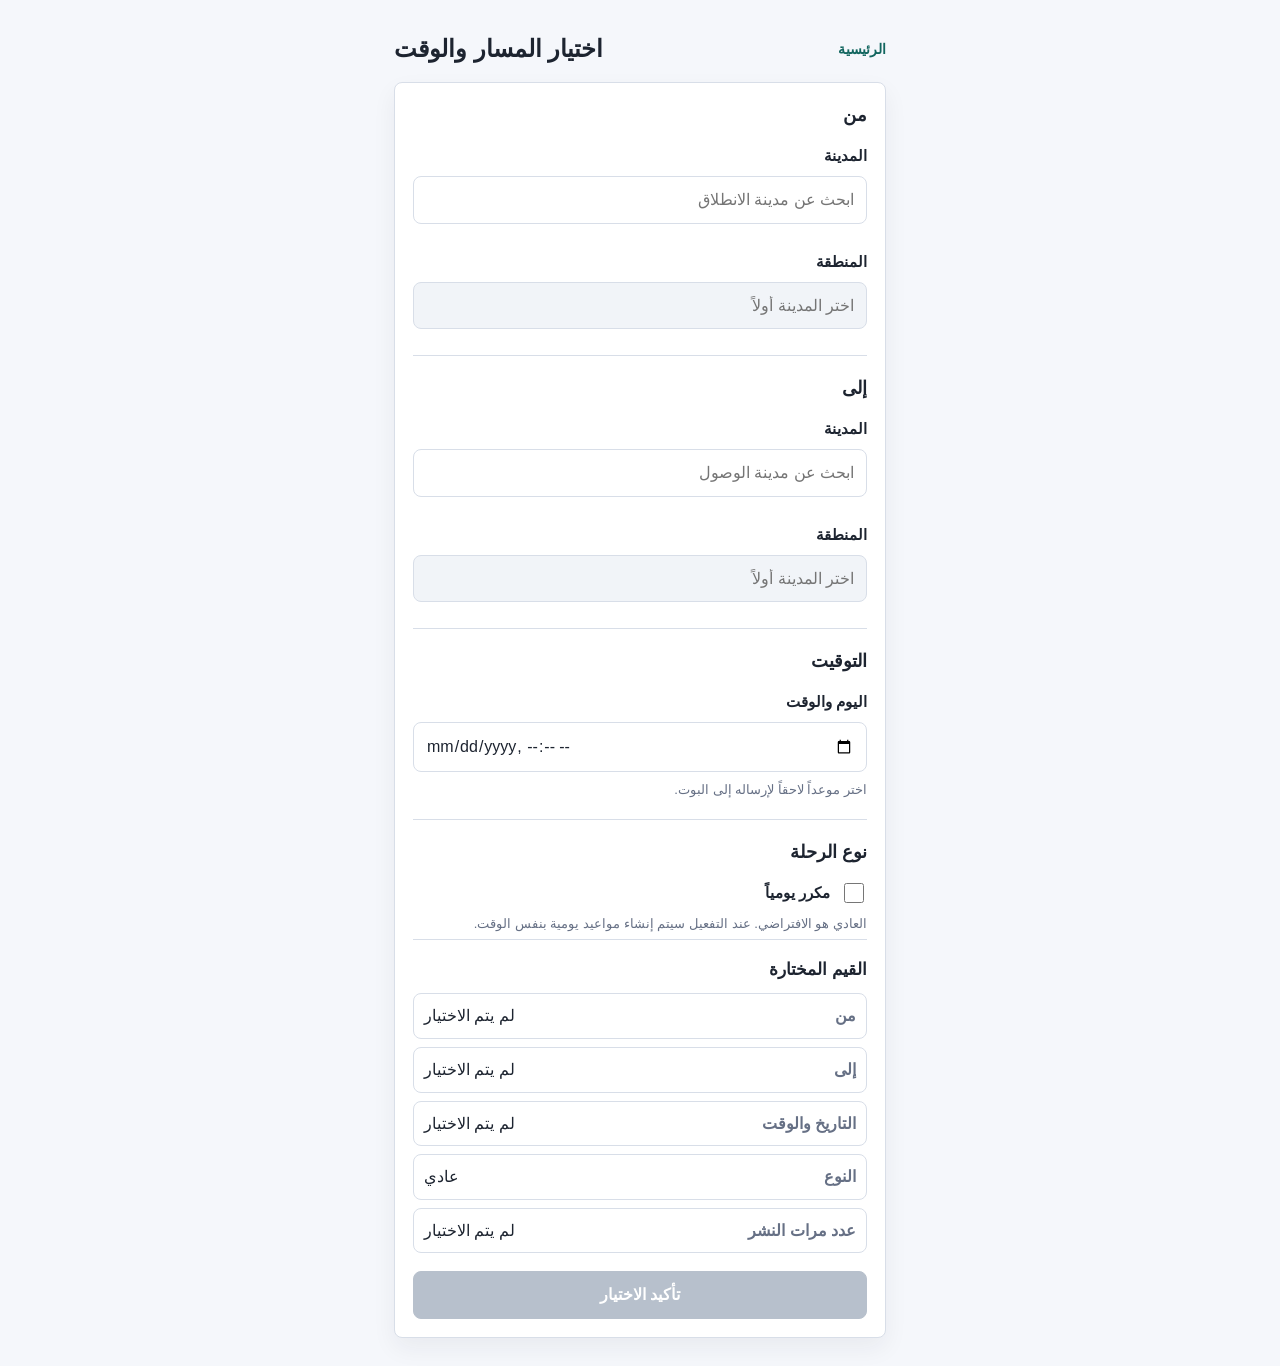
==== ride.html @ 7ab43bca "Simpler UI/UX" ====
<!doctype html>
<html lang="ar" dir="rtl">
<head>
  <meta charset="utf-8">
  <meta name="viewport" content="width=device-width, initial-scale=1">
  <script src="https://telegram.org/js/telegram-web-app.js"></script>
  <title>اختيار المسار والوقت</title>
  <link rel="stylesheet" href="style.css">
</head>
<body>
  <main class="app-shell ride-page">
    <header class="page-header">
      <a class="back-link" href="index.html">الرئيسية</a>
      <h1>اختيار المسار والوقت</h1>
    </header>

    <section class="panel">
      <p id="loadError" class="notice error" hidden>تعذر تحميل بيانات المناطق.</p>
      <p id="routeError" class="notice error" hidden>لا يمكن أن تكون منطقة الانطلاق والوصول نفسها.</p>

      <section class="field-section" aria-labelledby="fromHeading">
        <h2 id="fromHeading">من</h2>
        <div class="field-group">
          <label for="fromCitySearch">المدينة</label>
          <input id="fromCitySearch" type="search" autocomplete="off" placeholder="ابحث عن مدينة الانطلاق">
          <div id="fromCityList" class="option-list city-options" role="listbox" aria-label="نتائج مدن الانطلاق"></div>
        </div>

        <div class="field-group">
          <label for="fromAreaSearch">المنطقة</label>
          <input id="fromAreaSearch" type="search" autocomplete="off" placeholder="اختر المدينة أولاً" disabled>
          <div id="fromAreaList" class="option-list area-options" role="listbox" aria-label="نتائج مناطق الانطلاق"></div>
        </div>
      </section>

      <section class="field-section" aria-labelledby="toHeading">
        <h2 id="toHeading">إلى</h2>
        <div class="field-group">
          <label for="toCitySearch">المدينة</label>
          <input id="toCitySearch" type="search" autocomplete="off" placeholder="ابحث عن مدينة الوصول">
          <div id="toCityList" class="option-list city-options" role="listbox" aria-label="نتائج مدن الوصول"></div>
        </div>

        <div class="field-group">
          <label for="toAreaSearch">المنطقة</label>
          <input id="toAreaSearch" type="search" autocomplete="off" placeholder="اختر المدينة أولاً" disabled>
          <div id="toAreaList" class="option-list area-options" role="listbox" aria-label="نتائج مناطق الوصول"></div>
        </div>
      </section>

      <section class="field-section" aria-labelledby="timeHeading">
        <h2 id="timeHeading">التوقيت</h2>
        <div class="field-group">
          <label for="dateTimeInput">اليوم والوقت</label>
          <input id="dateTimeInput" type="datetime-local" autocomplete="off">
          <p class="field-hint">اختر موعداً لاحقاً لإرساله إلى البوت.</p>
        </div>
      </section>

      <section class="field-section" aria-labelledby="repeatHeading">
        <h2 id="repeatHeading">نوع الرحلة</h2>
        <label class="checkbox-field" for="recurringCheckbox">
          <input id="recurringCheckbox" type="checkbox">
          <span>مكرر يومياً</span>
        </label>
        <p class="field-hint">العادي هو الافتراضي. عند التفعيل سيتم إنشاء مواعيد يومية بنفس الوقت.</p>

        <div id="repeatCountGroup" class="field-group repeat-count-group" hidden>
          <label for="repeatCountInput">عدد مرات النشر</label>
          <input id="repeatCountInput" type="text" inputmode="numeric" pattern="[0-9٠-٩۰-۹]*" autocomplete="off" placeholder="رقم من 1 إلى 30">
          <p class="field-hint">يشمل العدد أول رحلة.</p>
        </div>
      </section>

      <section class="summary" aria-live="polite">
        <h2>القيم المختارة</h2>
        <dl>
          <div>
            <dt>من</dt>
            <dd id="summaryFrom">لم يتم الاختيار</dd>
          </div>
          <div>
            <dt>إلى</dt>
            <dd id="summaryTo">لم يتم الاختيار</dd>
          </div>
          <div>
            <dt>التاريخ والوقت</dt>
            <dd id="summaryDateTime">لم يتم الاختيار</dd>
          </div>
          <div>
            <dt>النوع</dt>
            <dd id="summaryRecurring">عادي</dd>
          </div>
          <div id="summaryRepeatRow" hidden>
            <dt>عدد مرات النشر</dt>
            <dd id="summaryRepeatCount">لم يتم الاختيار</dd>
          </div>
        </dl>
      </section>

      <button id="submitButton" class="button submit-button" type="button" disabled>تأكيد الاختيار</button>

      <section id="browserFallback" class="fallback" hidden>
        <p id="fallbackStatus">تم تجهيز JSON للاختبار.</p>
        <pre id="fallbackOutput"></pre>
        <button id="copyButton" class="button button-secondary" type="button">نسخ JSON</button>
      </section>
    </section>
  </main>

  <script src="shared.js" defer></script>
  <script src="ride.js" defer></script>
</body>
</html>
---- style.css ----
/* Shared static Mini App UI shell used by index, car, area, date, and ride pages. */
:root {
  color-scheme: light;
  --background: #f5f7fb;
  --surface: #ffffff;
  --text: #1d2430;
  --muted: #667085;
  --line: #d8dee8;
  --primary: #12665f;
  --primary-pressed: #0d4c47;
  --secondary: #edf3f1;
  --secondary-text: #164a46;
  --danger: #b42318;
  --danger-bg: #fff1f0;
  --focus: #d89b1d;
}

* {
  box-sizing: border-box;
}

body {
  min-height: 100vh;
  margin: 0;
  background: var(--background);
  color: var(--text);
  font-family: Tahoma, Arial, sans-serif;
  line-height: 1.6;
}

.app-shell {
  width: min(100%, 520px);
  margin: 0 auto;
  padding: 18px 14px 28px;
}

.page-header {
  display: flex;
  align-items: center;
  justify-content: space-between;
  gap: 16px;
  margin-bottom: 14px;
}

.page-header h1,
.landing-panel h1 {
  margin: 0;
  font-size: 24px;
  font-weight: 700;
}

.back-link {
  color: var(--primary);
  font-size: 14px;
  font-weight: 700;
  text-decoration: none;
}

.panel {
  background: var(--surface);
  border: 1px solid var(--line);
  border-radius: 8px;
  padding: 18px;
  box-shadow: 0 10px 24px rgba(29, 36, 48, 0.06);
}

.landing-panel {
  margin-top: 32px;
}

.eyebrow {
  margin: 0 0 8px;
  color: var(--muted);
  font-size: 13px;
  font-weight: 700;
}

.landing-actions {
  display: grid;
  gap: 10px;
  margin-top: 22px;
}

.field-group {
  margin-bottom: 18px;
}

.field-section {
  border-top: 1px solid var(--line);
  margin-top: 18px;
  padding-top: 18px;
}

.field-section:first-of-type {
  border-top: 0;
  margin-top: 0;
  padding-top: 0;
}

.field-section h2 {
  margin: 0 0 14px;
  font-size: 18px;
}

label {
  display: block;
  margin-bottom: 8px;
  color: var(--text);
  font-size: 15px;
  font-weight: 700;
}

.field-hint {
  margin: 8px 0 0;
  color: var(--muted);
  font-size: 13px;
}

input,
select {
  width: 100%;
  min-height: 46px;
  border: 1px solid var(--line);
  border-radius: 8px;
  background: #ffffff;
  color: var(--text);
  font: inherit;
  padding: 10px 12px;
}

input:disabled,
select:disabled {
  background: #f1f4f8;
  color: var(--muted);
  cursor: not-allowed;
}

input:focus,
select:focus,
button:focus-visible,
a:focus-visible {
  outline: 3px solid var(--focus);
  outline-offset: 2px;
}

.option-list {
  display: grid;
  gap: 8px;
  max-height: 220px;
  margin-top: 8px;
  overflow-y: auto;
}

.option-button {
  width: 100%;
  min-height: 42px;
  border: 1px solid var(--line);
  border-radius: 8px;
  background: #ffffff;
  color: var(--text);
  cursor: pointer;
  font: inherit;
  padding: 8px 10px;
  text-align: right;
}

.option-button:hover,
.option-button[aria-selected="true"] {
  border-color: var(--primary);
  background: var(--secondary);
  color: var(--secondary-text);
}

input[type="checkbox"] {
  width: auto;
  min-height: auto;
}

.checkbox-field {
  display: flex;
  align-items: center;
  gap: 10px;
  margin-bottom: 0;
  cursor: pointer;
}

.checkbox-field input {
  flex: 0 0 auto;
  inline-size: 20px;
  block-size: 20px;
}

.repeat-count-group {
  margin-top: 14px;
  margin-bottom: 0;
}

.area-page .city-options {
  grid-template-columns: repeat(3, minmax(0, 1fr));
}

.area-page .area-options {
  grid-template-columns: repeat(3, minmax(0, 1fr));
}

.ride-page .city-options,
.ride-page .area-options {
  grid-template-columns: repeat(3, minmax(0, 1fr));
}

.area-page .area-options.long-options {
  grid-template-columns: repeat(2, minmax(0, 1fr));
}

.ride-page .area-options.long-options {
  grid-template-columns: repeat(2, minmax(0, 1fr));
}

.car-page .brand-options,
.car-page .model-options {
  grid-template-columns: repeat(3, minmax(0, 1fr));
}

.car-page .brand-options.long-options,
.car-page .model-options.long-options {
  grid-template-columns: repeat(2, minmax(0, 1fr));
}

.area-page .city-options .option-button,
.area-page .area-options .option-button,
.ride-page .city-options .option-button,
.ride-page .area-options .option-button,
.car-page .brand-options .option-button,
.car-page .model-options .option-button {
  align-items: center;
  display: flex;
  justify-content: center;
  line-height: 1.4;
  min-width: 0;
  text-align: center;
  white-space: normal;
  word-break: break-word;
}

.empty-list {
  margin: 0;
  color: var(--muted);
  font-size: 14px;
}

.summary {
  border-top: 1px solid var(--line);
  margin-top: 4px;
  padding-top: 16px;
}

.summary h2 {
  margin: 0 0 10px;
  font-size: 17px;
}

.summary dl {
  display: grid;
  gap: 8px;
  margin: 0;
}

.summary dl div {
  display: flex;
  justify-content: space-between;
  gap: 12px;
  border: 1px solid var(--line);
  border-radius: 8px;
  padding: 9px 10px;
}

.summary dt {
  color: var(--muted);
  font-weight: 700;
}

.summary dd {
  margin: 0;
  text-align: left;
}

.button {
  display: inline-flex;
  align-items: center;
  justify-content: center;
  width: 100%;
  min-height: 46px;
  border: 1px solid var(--primary);
  border-radius: 8px;
  background: var(--primary);
  color: #ffffff;
  cursor: pointer;
  font: inherit;
  font-weight: 700;
  padding: 10px 14px;
  text-align: center;
  text-decoration: none;
}

.button:hover {
  background: var(--primary-pressed);
}

.button:disabled {
  border-color: #b7c0cc;
  background: #b7c0cc;
  cursor: not-allowed;
}

.button-secondary {
  border-color: var(--line);
  background: var(--secondary);
  color: var(--secondary-text);
}

.button-secondary:hover {
  background: #dfeae7;
}

.submit-button {
  margin-top: 18px;
}

.notice {
  border-radius: 8px;
  margin: 0 0 16px;
  padding: 10px 12px;
}

.error {
  background: var(--danger-bg);
  color: var(--danger);
}

.fallback {
  border-top: 1px solid var(--line);
  margin-top: 16px;
  padding-top: 16px;
}

.fallback p {
  margin: 0 0 8px;
  color: var(--muted);
}

.fallback pre {
  direction: ltr;
  overflow-x: auto;
  margin: 0 0 12px;
  border: 1px solid var(--line);
  border-radius: 8px;
  background: #f8fafc;
  color: #101828;
  padding: 12px;
  text-align: left;
  white-space: pre-wrap;
  word-break: break-word;
}

@media (min-width: 560px) {
  .app-shell {
    padding-top: 30px;
  }
}

@media (max-width: 380px) {
  .area-page .city-options {
    grid-template-columns: repeat(2, minmax(0, 1fr));
  }

  .area-page .area-options,
  .ride-page .city-options,
  .ride-page .area-options,
  .car-page .brand-options,
  .car-page .model-options {
    grid-template-columns: repeat(2, minmax(0, 1fr));
  }
}

@media (max-width: 320px) {
  .area-page .city-options,
  .area-page .area-options,
  .ride-page .city-options,
  .ride-page .area-options,
  .car-page .brand-options,
  .car-page .model-options {
    grid-template-columns: 1fr;
  }
}
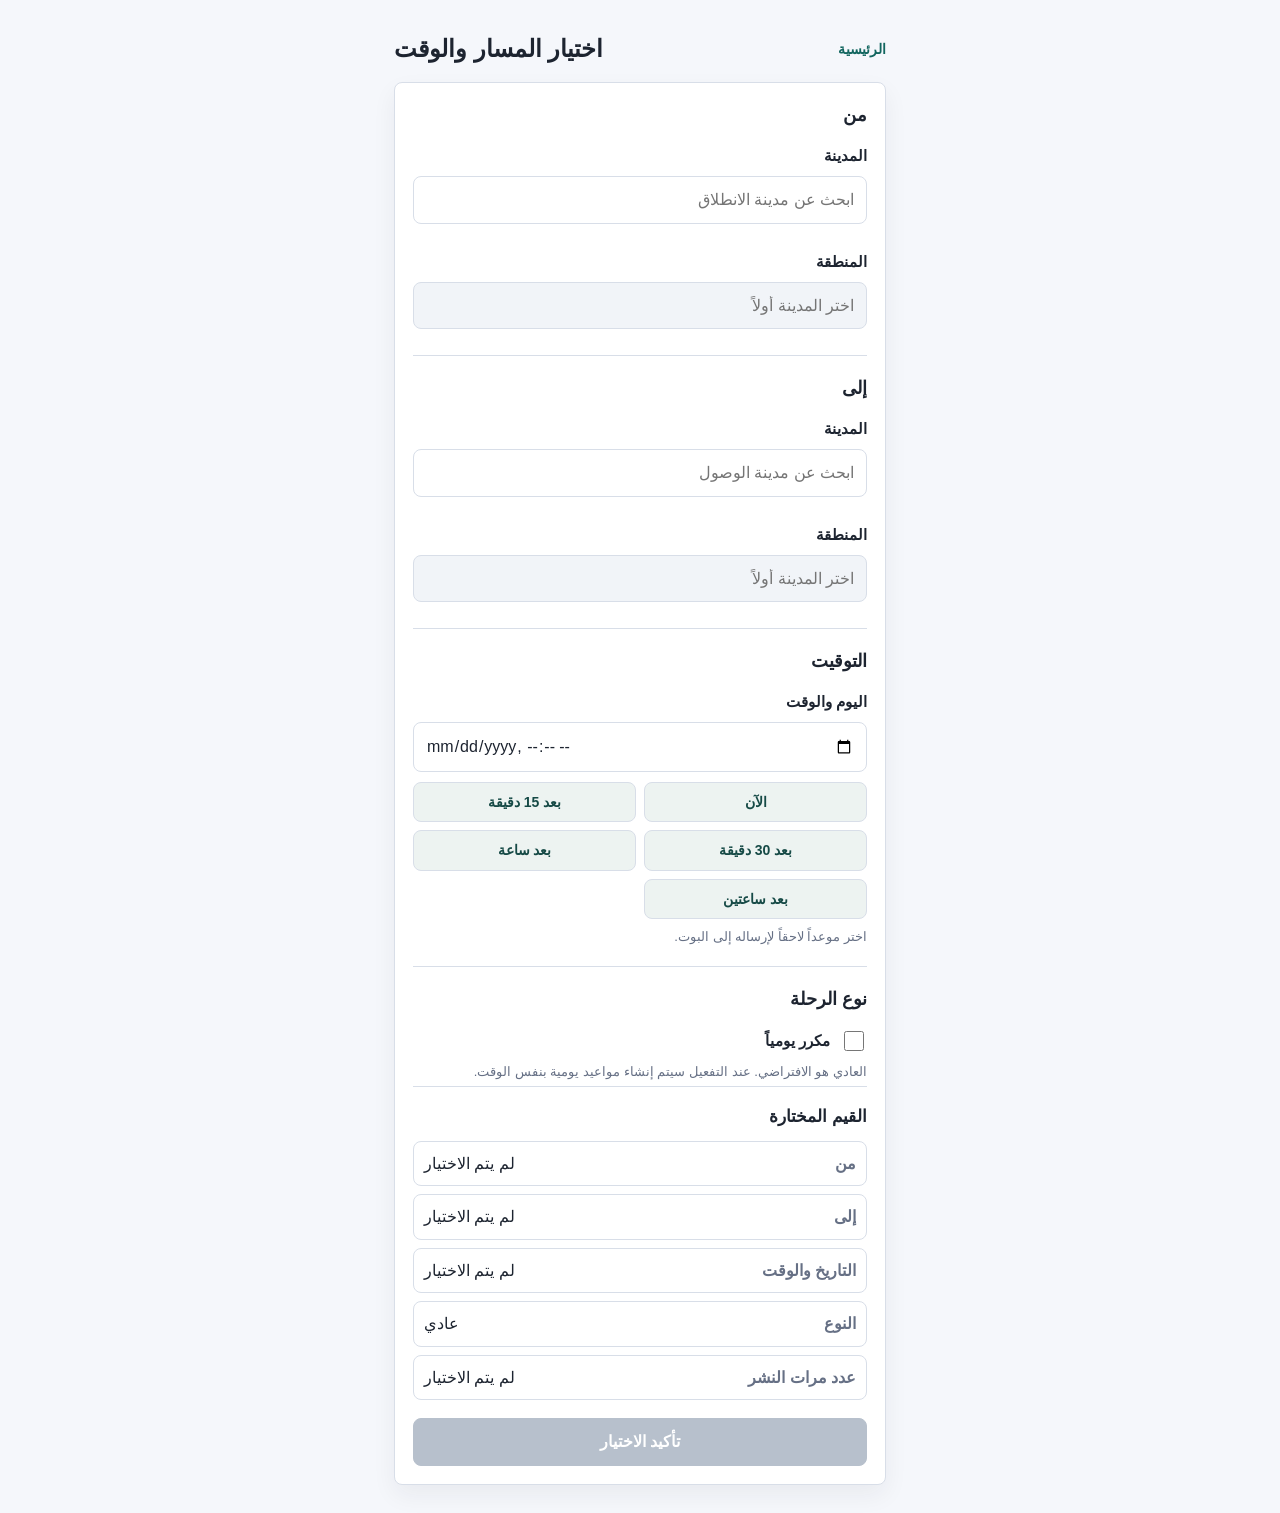
==== commit 4a47b5ee: "Quick & Simple Time Selection" ====
--- a/ride.html
+++ b/ride.html
@@ -53,6 +53,13 @@
         <div class="field-group">
           <label for="dateTimeInput">اليوم والوقت</label>
           <input id="dateTimeInput" type="datetime-local" autocomplete="off">
+          <div class="quick-time-options" aria-label="اختيارات وقت سريعة">
+            <button class="quick-time-button" type="button" data-minutes="0">الآن</button>
+            <button class="quick-time-button" type="button" data-minutes="15">بعد 15 دقيقة</button>
+            <button class="quick-time-button" type="button" data-minutes="30">بعد 30 دقيقة</button>
+            <button class="quick-time-button" type="button" data-minutes="60">بعد ساعة</button>
+            <button class="quick-time-button" type="button" data-minutes="120">بعد ساعتين</button>
+          </div>
           <p class="field-hint">اختر موعداً لاحقاً لإرساله إلى البوت.</p>
         </div>
       </section>
--- a/style.css
+++ b/style.css
@@ -116,6 +116,31 @@
   font-size: 13px;
 }
 
+.quick-time-options {
+  display: grid;
+  grid-template-columns: repeat(2, minmax(0, 1fr));
+  gap: 8px;
+  margin-top: 10px;
+}
+
+.quick-time-button {
+  min-height: 40px;
+  border: 1px solid var(--line);
+  border-radius: 8px;
+  background: var(--secondary);
+  color: var(--secondary-text);
+  cursor: pointer;
+  font: inherit;
+  font-size: 14px;
+  font-weight: 700;
+  padding: 8px 10px;
+}
+
+.quick-time-button:hover {
+  border-color: var(--primary);
+  background: #dfeae7;
+}
+
 input,
 select {
   width: 100%;
@@ -212,6 +237,7 @@
   grid-template-columns: repeat(2, minmax(0, 1fr));
 }
 
+.ride-page .city-options.long-options,
 .ride-page .area-options.long-options {
   grid-template-columns: repeat(2, minmax(0, 1fr));
 }
@@ -376,6 +402,7 @@
   .area-page .area-options,
   .ride-page .city-options,
   .ride-page .area-options,
+  .quick-time-options,
   .car-page .brand-options,
   .car-page .model-options {
     grid-template-columns: repeat(2, minmax(0, 1fr));
@@ -387,6 +414,7 @@
   .area-page .area-options,
   .ride-page .city-options,
   .ride-page .area-options,
+  .quick-time-options,
   .car-page .brand-options,
   .car-page .model-options {
     grid-template-columns: 1fr;
